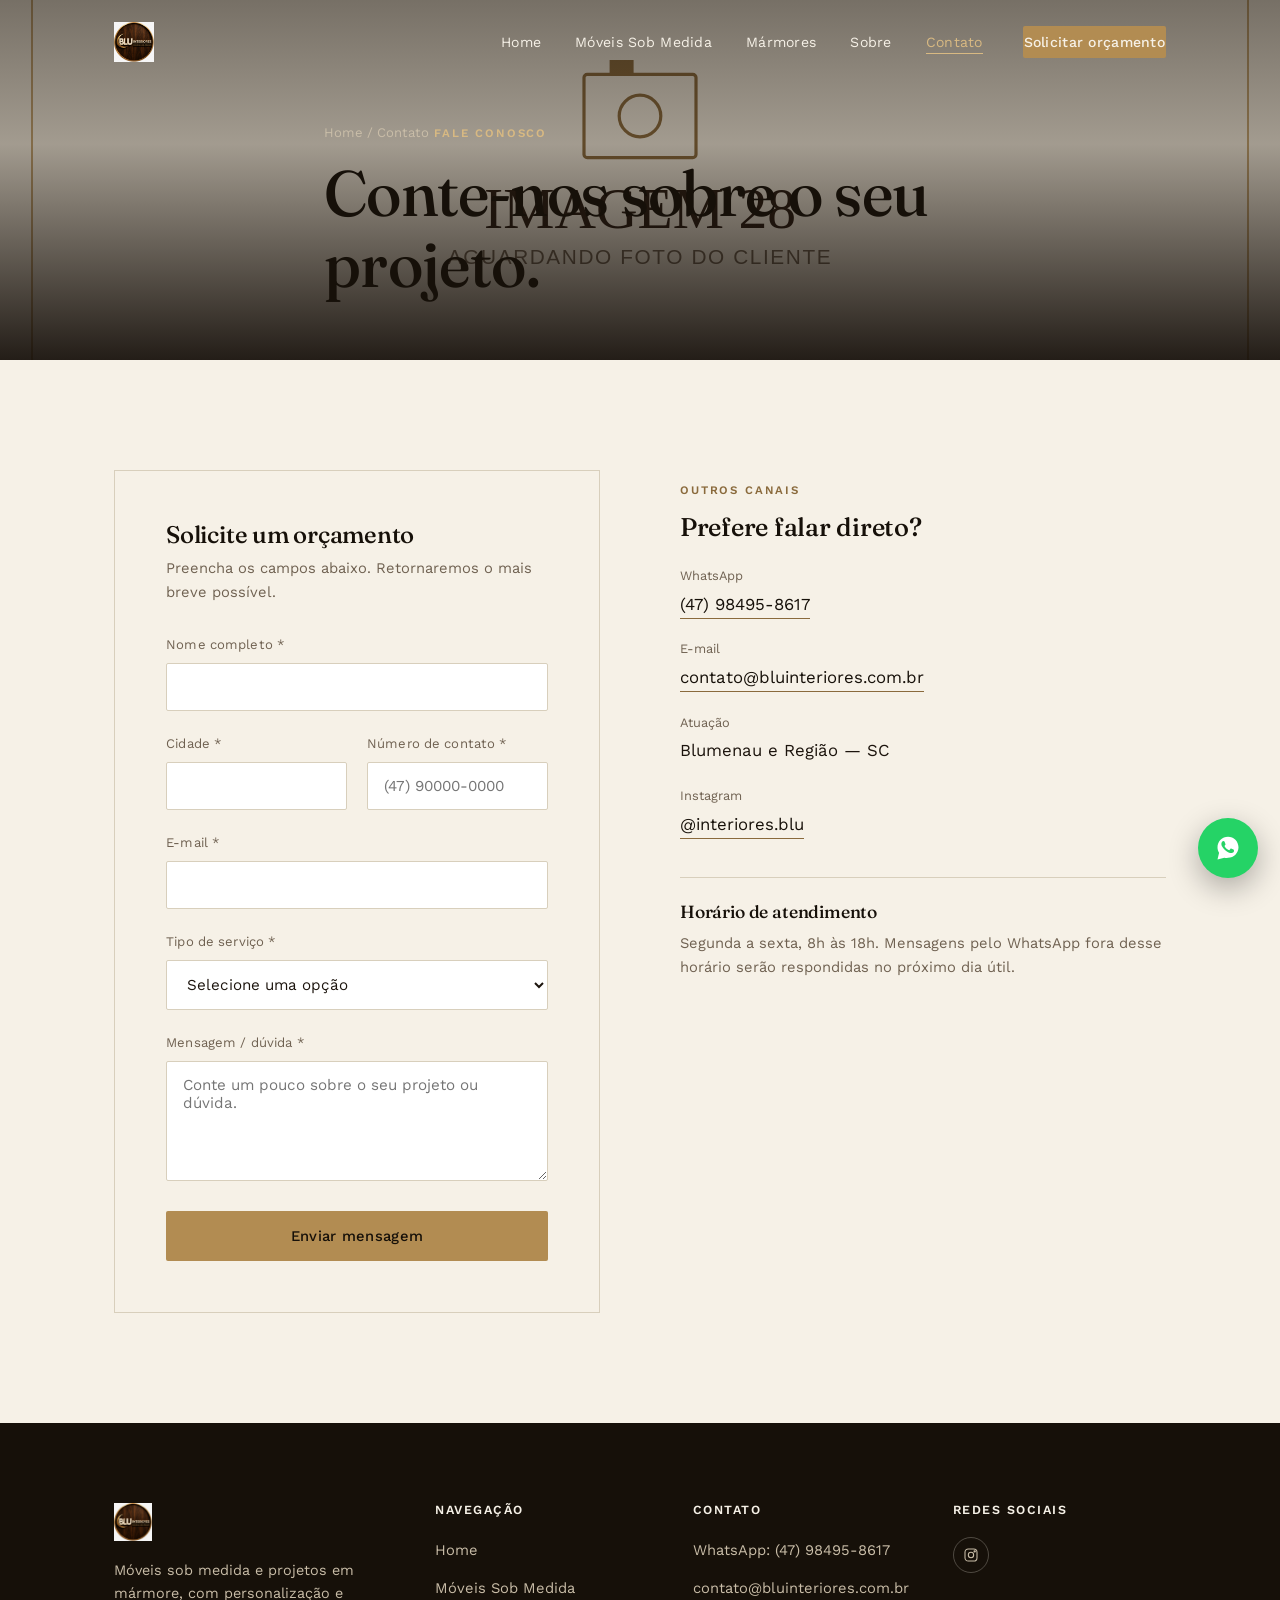
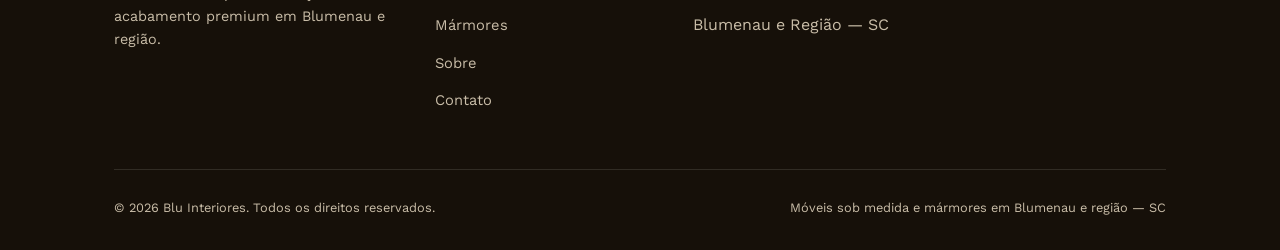
==== contato.html @ 77a33e2b "first commit" ====
<!DOCTYPE html>
<html lang="pt-BR">
<head>
<meta charset="UTF-8">
<meta name="viewport" content="width=device-width, initial-scale=1.0">
<title>Contato | Blu Interiores — Solicite um Orçamento</title>
<meta name="description" content="Fale com a Blu Interiores. Solicite um orçamento para móveis sob medida ou projetos em mármore em Blumenau e região.">
<link rel="canonical" href="https://www.bluinteriores.com.br/contato">
<meta property="og:type" content="website">
<meta property="og:title" content="Contato | Blu Interiores">
<meta property="og:description" content="Conte-nos sobre o seu projeto. Solicite um orçamento com a Blu Interiores.">
<meta property="og:image" content="https://www.bluinteriores.com.br/assets/logo-madeira.png">
<meta property="og:locale" content="pt_BR">
<meta name="twitter:card" content="summary_large_image">
<link rel="icon" href="assets/logo-madeira.png" type="image/png">
<link rel="stylesheet" href="assets/css/style.css">
</head>
<body>
<a class="skip-link" href="#main">Pular para o conteúdo</a>

<header class="site-header">
  <div class="container">
    <a href="index.html" class="brand" aria-label="Blu Interiores — início">
      <img src="assets/logo-madeira.png" alt="Blu Interiores — Móveis Sob Medida">
    </a>
    <nav class="main-nav" aria-label="Navegação principal">
      <ul>
        <li><a href="index.html">Home</a></li>
        <li><a href="moveis-sob-medida.html">Móveis Sob Medida</a></li>
        <li><a href="marmores.html">Mármores</a></li>
        <li><a href="sobre.html">Sobre</a></li>
        <li><a href="contato.html" aria-current="page">Contato</a></li>
      </ul>
      <a class="btn btn-primary nav-cta" href="contato.html">Solicitar orçamento</a>
    </nav>
    <button class="hamburger" aria-label="Abrir menu" aria-expanded="false"><span></span><span></span><span></span></button>
  </div>
</header>

<div class="mobile-panel">
  <div class="panel-top">
    <img src="assets/logo-madeira.png" alt="Blu Interiores" style="height:34px;">
    <button class="close-btn" aria-label="Fechar menu">&times;</button>
  </div>
  <ul>
    <li><a href="index.html">Home</a></li>
    <li><a href="moveis-sob-medida.html">Móveis Sob Medida</a></li>
    <li><a href="marmores.html">Mármores</a></li>
    <li><a href="sobre.html">Sobre</a></li>
    <li><a href="contato.html" aria-current="page">Contato</a></li>
  </ul>
  <a class="btn btn-primary" href="contato.html">Solicitar orçamento</a>
</div>

<main id="main">

  <section class="page-hero" style="min-height:40vh;">
    <div class="hero-media">
      <img src="assets/placeholders/imagem-28.svg" alt="Imagem 28 — aguardando foto enviada pelo cliente" loading="eager">
    </div>
    <div class="container hero-content">
      <span class="breadcrumb"><a href="index.html">Home</a> / Contato</span>
      <span class="eyebrow" style="color:var(--brass-light)">FALE CONOSCO</span>
      <h1>Conte-nos sobre o seu projeto.</h1>
    </div>
  </section>

  <section class="section">
    <div class="container">
      <div class="split" style="align-items:flex-start;">

        <div class="reveal">
          <form class="form-card" data-contact-form novalidate>
            <h2 style="margin-bottom:8px;font-size:1.5rem;">Solicite um orçamento</h2>
            <p style="color:var(--muted);margin-bottom:30px;font-size:.92rem;">Preencha os campos abaixo. Retornaremos o mais breve possível.</p>

            <input type="text" name="empresa_site" class="honeypot" tabindex="-1" autocomplete="off" aria-hidden="true">

            <div class="field">
              <label for="nome">Nome completo *</label>
              <input type="text" id="nome" name="nome" data-required autocomplete="name">
              <span class="field-error">Este campo é obrigatório.</span>
            </div>

            <div class="field-row">
              <div class="field">
                <label for="cidade">Cidade *</label>
                <input type="text" id="cidade" name="cidade" data-required autocomplete="address-level2">
                <span class="field-error">Este campo é obrigatório.</span>
              </div>
              <div class="field">
                <label for="telefone">Número de contato *</label>
                <input type="tel" id="telefone" name="telefone" data-required autocomplete="tel" placeholder="(47) 90000-0000">
                <span class="field-error">Informe um telefone válido.</span>
              </div>
            </div>

            <div class="field">
              <label for="email">E-mail *</label>
              <input type="email" id="email" name="email" data-required autocomplete="email">
              <span class="field-error">Informe um e-mail válido.</span>
            </div>

            <div class="field">
              <label for="servico">Tipo de serviço *</label>
              <select id="servico" name="servico" data-required>
                <option value="">Selecione uma opção</option>
                <option value="moveis">Móveis sob medida</option>
                <option value="marmores">Mármores</option>
                <option value="ambos">Móveis + Mármores</option>
                <option value="personalizado">Projeto personalizado</option>
                <option value="outro">Outro</option>
              </select>
              <span class="field-error">Selecione um tipo de serviço.</span>
            </div>

            <div class="field">
              <label for="mensagem">Mensagem / dúvida *</label>
              <textarea id="mensagem" name="mensagem" data-required placeholder="Conte um pouco sobre o seu projeto ou dúvida."></textarea>
              <span class="field-error">Este campo é obrigatório.</span>
            </div>

            <button type="submit" class="btn btn-primary" style="width:100%;justify-content:center;">Enviar mensagem</button>
            <p class="form-status" role="status" aria-live="polite"></p>
          </form>
        </div>

        <div class="reveal" style="padding-top:6px;">
          <span class="eyebrow">OUTROS CANAIS</span>
          <h2 style="font-size:1.6rem;margin-bottom:24px;">Prefere falar direto?</h2>

          <ul style="display:flex;flex-direction:column;gap:22px;margin-bottom:40px;">
            <li>
              <span style="display:block;font-size:.8rem;color:var(--muted);margin-bottom:4px;">WhatsApp</span>
              <a href="https://wa.me/5547984958617" target="_blank" rel="noopener" class="btn-ghost" style="font-size:1.05rem;">(47) 98495-8617</a>
            </li>
            <li>
              <span style="display:block;font-size:.8rem;color:var(--muted);margin-bottom:4px;">E-mail</span>
              <a href="mailto:contato@bluinteriores.com.br" class="btn-ghost" style="font-size:1.05rem;">contato@bluinteriores.com.br</a>
            </li>
            <li>
              <span style="display:block;font-size:.8rem;color:var(--muted);margin-bottom:4px;">Atuação</span>
              <span style="font-size:1.05rem;">Blumenau e Região — SC</span>
            </li>
            <li>
              <span style="display:block;font-size:.8rem;color:var(--muted);margin-bottom:4px;">Instagram</span>
              <a href="https://www.instagram.com/interiores.blu" target="_blank" rel="noopener" class="btn-ghost" style="font-size:1.05rem;">@interiores.blu</a>
            </li>
          </ul>

          <div style="border-top:1px solid var(--stone-line);padding-top:24px;">
            <h3 style="font-size:1.1rem;margin-bottom:10px;">Horário de atendimento</h3>
            <p style="color:var(--muted);font-size:.92rem;">Segunda a sexta, 8h às 18h. Mensagens pelo WhatsApp fora desse horário serão respondidas no próximo dia útil.</p>
          </div>
        </div>

      </div>
    </div>
  </section>

</main>

<footer class="site-footer">
  <div class="container">
    <div class="footer-grid">
      <div class="footer-brand">
        <img src="assets/logo-madeira.png" alt="Blu Interiores">
        <p>Móveis sob medida e projetos em mármore, com personalização e acabamento premium em Blumenau e região.</p>
      </div>
      <div class="footer-col">
        <h4>Navegação</h4>
        <ul>
          <li><a href="index.html">Home</a></li>
          <li><a href="moveis-sob-medida.html">Móveis Sob Medida</a></li>
          <li><a href="marmores.html">Mármores</a></li>
          <li><a href="sobre.html">Sobre</a></li>
          <li><a href="contato.html">Contato</a></li>
        </ul>
      </div>
      <div class="footer-col">
        <h4>Contato</h4>
        <ul>
          <li><a href="https://wa.me/5547984958617" target="_blank" rel="noopener">WhatsApp: (47) 98495-8617</a></li>
          <li><a href="mailto:contato@bluinteriores.com.br">contato@bluinteriores.com.br</a></li>
          <li>Blumenau e Região — SC</li>
        </ul>
      </div>
      <div class="footer-col">
        <h4>Redes sociais</h4>
        <div class="social-row">
          <a href="https://www.instagram.com/interiores.blu" target="_blank" rel="noopener" aria-label="Instagram da Blu Interiores">
            <svg viewBox="0 0 24 24" fill="none" stroke="currentColor" stroke-width="1.6"><rect x="3" y="3" width="18" height="18" rx="5"/><circle cx="12" cy="12" r="4"/><circle cx="17.5" cy="6.5" r="1"/></svg>
          </a>
        </div>
      </div>
    </div>
    <div class="footer-bottom">
      <span>© 2026 Blu Interiores. Todos os direitos reservados.</span>
      <span>Móveis sob medida e mármores em Blumenau e região — SC</span>
    </div>
  </div>
</footer>

<div class="wa-menu" id="wa-menu">
  <p class="title">Como podemos ajudar?</p>
  <a href="https://wa.me/5547984958617?text=Ol%C3%A1!%20Gostaria%20de%20solicitar%20um%20or%C3%A7amento%20com%20a%20Blu%20Interiores." target="_blank" rel="noopener">Quero solicitar um orçamento</a>
  <a href="https://wa.me/5547984958617?text=Ol%C3%A1!%20Tenho%20uma%20d%C3%BAvida%20e%20gostaria%20de%20falar%20com%20a%20Blu%20Interiores." target="_blank" rel="noopener">Quero tirar uma dúvida</a>
</div>
<button class="wa-fab" aria-label="Falar no WhatsApp">
  <svg viewBox="0 0 32 32"><path d="M16.02 3C9.4 3 4 8.36 4 15c0 2.35.66 4.53 1.8 6.4L4 29l7.8-1.75A11.9 11.9 0 0 0 16.02 27C22.63 27 28 21.64 28 15S22.63 3 16.02 3zm6.85 16.9c-.3.83-1.5 1.55-2.44 1.75-.65.14-1.5.25-4.35-.93-3.65-1.5-6-5.2-6.18-5.44-.18-.24-1.47-1.95-1.47-3.72 0-1.77.93-2.64 1.26-3 .3-.34.68-.42.9-.42.23 0 .46.002.66.012.21.01.5-.08.78.6.3.72.99 2.5 1.08 2.68.09.18.15.4.03.64-.12.24-.18.4-.36.6-.18.22-.38.48-.54.65-.18.18-.37.38-.16.74.21.36.93 1.53 1.99 2.48 1.37 1.22 2.52 1.6 2.88 1.78.36.18.57.15.78-.09.21-.24.9-1.05 1.14-1.4.24-.36.48-.3.8-.18.33.12 2.08.98 2.44 1.16.36.18.6.27.68.42.09.16.09.9-.22 1.73z"/></svg>
</button>

<script src="assets/js/main.js" defer></script>
</body>
</html>
---- assets/css/style.css ----
/* =========================================================
   BLU INTERIORES — stylesheet
   Tokens: deep walnut + warm ivory + brushed brass
   Type: Fraunces (display) / Work Sans (text)
   ========================================================= */

@import url('https://fonts.googleapis.com/css2?family=Fraunces:ital,opsz,wght@0,9..144,300;0,9..144,400;0,9..144,500;0,9..144,600;1,9..144,400&family=Work+Sans:wght@300;400;500;600&display=swap');

:root{
  --walnut-950:#161009;
  --walnut-900:#20160e;
  --walnut-800:#2b1d13;
  --walnut-700:#3c2b1c;
  --walnut-600:#5a4230;
  --ivory:#f6f1e7;
  --ivory-2:#efe7d8;
  --marble:#e9e4d8;
  --stone-line:#d8cfbc;
  --brass:#b28c52;
  --brass-light:#d8b982;
  --brass-dark:#8a6a3c;
  --ink:#1c140d;
  --muted:#6f6151;
  --muted-on-dark:#c9bda8;
  --success:#4b6b4f;
  --error:#9c4a3a;

  --serif: 'Fraunces', Georgia, serif;
  --sans: 'Work Sans', -apple-system, BlinkMacSystemFont, 'Segoe UI', sans-serif;

  --container: 1180px;
  --gutter: clamp(20px, 5vw, 64px);
  --radius: 2px;
  --ease: cubic-bezier(.22,.61,.36,1);
}

*,*::before,*::after{box-sizing:border-box;}
html{scroll-behavior:smooth;}
body{
  margin:0;
  font-family:var(--sans);
  color:var(--ink);
  background:var(--ivory);
  line-height:1.6;
  -webkit-font-smoothing:antialiased;
  overflow-x:hidden;
}
img{max-width:100%;display:block;}
a{color:inherit;text-decoration:none;}
button{font-family:inherit;cursor:pointer;}
ul{margin:0;padding:0;list-style:none;}
h1,h2,h3,h4{font-family:var(--serif);font-weight:500;margin:0;line-height:1.12;letter-spacing:-0.01em;color:var(--walnut-950);}
p{margin:0;}
.container{max-width:var(--container);margin:0 auto;padding:0 var(--gutter);}

@media (prefers-reduced-motion: reduce){
  *{animation-duration:0.001ms !important;animation-iteration-count:1 !important;transition-duration:0.001ms !important;scroll-behavior:auto !important;}
}

/* ---------- focus ---------- */
a:focus-visible,button:focus-visible,input:focus-visible,textarea:focus-visible,select:focus-visible{
  outline:2px solid var(--brass);
  outline-offset:3px;
}

/* ---------- type scale ---------- */
.eyebrow{
  font-family:var(--sans);
  font-size:.72rem;
  letter-spacing:.16em;
  color:var(--brass-dark);
  font-weight:600;
  display:inline-block;
  margin-bottom:14px;
}
h1{font-size:clamp(2.4rem,5vw,4rem);}
h2{font-size:clamp(1.9rem,3.4vw,2.7rem);}
h3{font-size:clamp(1.25rem,2vw,1.5rem);}
.lede{font-size:1.1rem;color:var(--muted);max-width:52ch;}
.on-dark{color:var(--ivory);}
.on-dark .lede,.on-dark p{color:var(--muted-on-dark);}
.on-dark h1,.on-dark h2,.on-dark h3{color:var(--ivory);}

/* ---------- buttons ---------- */
.btn{
  display:inline-flex;align-items:center;gap:10px;
  padding:15px 30px;
  font-size:.92rem;
  font-weight:500;
  letter-spacing:.02em;
  border:1px solid transparent;
  border-radius:var(--radius);
  transition:background .35s var(--ease),color .35s var(--ease),border-color .35s var(--ease),transform .35s var(--ease);
  white-space:nowrap;
}
.btn-primary{background:var(--brass);color:var(--walnut-950);}
.btn-primary:hover{background:var(--brass-light);transform:translateY(-1px);}
.btn-outline{border-color:currentColor;color:var(--ivory);}
.btn-outline:hover{background:rgba(246,241,231,.1);}
.btn-outline-dark{border-color:var(--walnut-800);color:var(--walnut-950);}
.btn-outline-dark:hover{background:var(--walnut-950);color:var(--ivory);}
.btn-ghost{color:var(--walnut-950);border-bottom:1px solid var(--brass-dark);padding:4px 0;border-radius:0;}
.btn-ghost:hover{color:var(--brass-dark);}
.btn-row{display:flex;gap:16px;flex-wrap:wrap;align-items:center;}

/* =========================================================
   HEADER
   ========================================================= */
.site-header{
  position:fixed;top:0;left:0;right:0;z-index:1000;
  padding:22px 0;
  transition:padding .4s var(--ease),background .4s var(--ease),box-shadow .4s var(--ease);
}
.site-header .container{display:flex;align-items:center;justify-content:space-between;}
.site-header.is-scrolled{
  padding:12px 0;
  background:rgba(22,16,9,.92);
  backdrop-filter:blur(10px);
  box-shadow:0 8px 30px rgba(0,0,0,.25);
}
.brand{display:flex;align-items:center;gap:12px;}
.brand img{height:40px;width:auto;transition:height .4s var(--ease);}
.site-header.is-scrolled .brand img{height:34px;}
.brand-fallback{font-family:var(--serif);font-size:1.3rem;color:var(--ivory);}

.main-nav{display:flex;align-items:center;gap:40px;}
.main-nav ul{display:flex;gap:34px;}
.main-nav a{
  font-size:.88rem;color:var(--ivory);letter-spacing:.02em;
  position:relative;padding:4px 0;
}
.main-nav a::after{
  content:"";position:absolute;left:0;bottom:0;height:1px;width:0;
  background:var(--brass-light);transition:width .3s var(--ease);
}
.main-nav a:hover::after,.main-nav a[aria-current="page"]::after{width:100%;}
.main-nav a[aria-current="page"]{color:var(--brass-light);}

.nav-cta{display:none;}
@media (min-width:960px){.nav-cta{display:inline-flex;}}

.hamburger{
  display:flex;flex-direction:column;gap:5px;background:none;border:none;padding:8px;
}
.hamburger span{width:24px;height:1.5px;background:var(--ivory);transition:transform .3s var(--ease),opacity .3s var(--ease);}
@media (min-width:960px){.hamburger{display:none;}}
@media (max-width:959px){.main-nav{display:none;}}

.mobile-panel{
  position:fixed;inset:0;background:var(--walnut-950);z-index:1001;
  display:flex;flex-direction:column;padding:24px var(--gutter) 40px;
  transform:translateX(100%);transition:transform .45s var(--ease);
}
.mobile-panel.is-open{transform:translateX(0);}
.mobile-panel .panel-top{display:flex;justify-content:space-between;align-items:center;margin-bottom:50px;}
.mobile-panel .close-btn{background:none;border:none;color:var(--ivory);font-size:1.6rem;line-height:1;padding:8px;}
.mobile-panel ul{display:flex;flex-direction:column;gap:26px;margin-bottom:40px;}
.mobile-panel a{font-family:var(--serif);font-size:1.7rem;color:var(--ivory);}
.mobile-panel a[aria-current="page"]{color:var(--brass-light);}

/* =========================================================
   HERO
   ========================================================= */
.hero{
  position:relative;min-height:100vh;display:flex;align-items:flex-end;
  color:var(--ivory);overflow:hidden;
}
.hero-media{position:absolute;inset:0;z-index:0;}
.hero-media img{width:100%;height:100%;object-fit:cover;}
.hero-media::after{
  content:"";position:absolute;inset:0;
  background:linear-gradient(180deg,rgba(20,14,8,.55) 0%,rgba(20,14,8,.35) 40%,rgba(18,12,7,.92) 100%);
}
.hero-content{position:relative;z-index:1;padding:0 var(--gutter) 88px;max-width:820px;}
.hero h1{color:var(--ivory);margin-bottom:22px;}
.hero .lede{color:var(--ivory-2);font-size:1.15rem;margin-bottom:36px;}

.page-hero{
  position:relative;min-height:56vh;display:flex;align-items:flex-end;color:var(--ivory);overflow:hidden;
}
.page-hero .hero-content{padding-bottom:60px;max-width:760px;}

/* =========================================================
   SECTIONS
   ========================================================= */
.section{padding:110px 0;}
.section-tight{padding:70px 0;}
.section-dark{background:var(--walnut-950);color:var(--ivory);}
.section-panel{background:var(--ivory-2);}

.split{
  display:grid;grid-template-columns:1fr;gap:56px;align-items:center;
}
@media (min-width:880px){
  .split{grid-template-columns:1fr 1fr;gap:80px;}
  .split.reverse .split-media{order:2;}
}
.split-media{position:relative;}
.split-media img{width:100%;height:auto;aspect-ratio:4/5;object-fit:cover;}
.split-media .frame-tag{
  position:absolute;bottom:-22px;left:-22px;background:var(--brass);color:var(--walnut-950);
  padding:16px 22px;font-family:var(--serif);font-size:1rem;max-width:230px;
  display:none;
}
@media (min-width:640px){.split-media .frame-tag{display:block;}}

.section-head{max-width:640px;margin-bottom:52px;}
.section-head.center{margin-left:auto;margin-right:auto;text-align:center;}

/* ---------- feature grid (diferenciais) ---------- */
.feature-grid{display:grid;grid-template-columns:1fr;gap:1px;background:var(--stone-line);}
@media (min-width:640px){.feature-grid{grid-template-columns:1fr 1fr;}}
@media (min-width:960px){.feature-grid{grid-template-columns:repeat(3,1fr);}}
.feature-card{background:var(--ivory);padding:40px 34px;}
.feature-card .num{font-family:var(--serif);font-size:.85rem;color:var(--brass-dark);display:block;margin-bottom:18px;}
.feature-card h3{margin-bottom:12px;}
.feature-card p{color:var(--muted);font-size:.95rem;}

/* ---------- service cards (aplicações) ---------- */
.app-grid{display:grid;grid-template-columns:repeat(2,1fr);gap:14px;}
@media (min-width:640px){.app-grid{grid-template-columns:repeat(3,1fr);}}
@media (min-width:960px){.app-grid{grid-template-columns:repeat(4,1fr);}}
.app-card{
  border:1px solid var(--stone-line);padding:30px 22px;background:var(--ivory);
  transition:border-color .3s var(--ease),transform .3s var(--ease);
}
.app-card:hover{border-color:var(--brass);transform:translateY(-3px);}
.app-card .icon{width:34px;height:34px;margin-bottom:18px;color:var(--brass-dark);}
.app-card .icon svg{width:100%;height:100%;}
.app-card h4{font-family:var(--serif);font-size:1.05rem;font-weight:500;color:var(--walnut-950);}

/* ---------- process ---------- */
.process-list{border-top:1px solid var(--stone-line);}
.process-item{
  display:grid;grid-template-columns:70px 1fr;gap:28px;
  padding:34px 0;border-bottom:1px solid var(--stone-line);
}
.process-item .step-num{font-family:var(--serif);font-size:1.6rem;color:var(--brass-dark);}
.process-item h3{margin-bottom:8px;}
.process-item p{color:var(--muted);max-width:60ch;}

/* ---------- CTA band ---------- */
.cta-band{
  position:relative;padding:120px 0;color:var(--ivory);overflow:hidden;
  background:var(--walnut-950);
}
.cta-band::before{
  content:"";position:absolute;inset:0;opacity:.16;
  background:radial-gradient(circle at 20% 20%,var(--brass) 0,transparent 55%);
}
.cta-band .container{position:relative;text-align:center;}
.cta-band h2{color:var(--ivory);max-width:760px;margin:0 auto 20px;}
.cta-band p{color:var(--muted-on-dark);max-width:560px;margin:0 auto 40px;}
.cta-band .btn-row{justify-content:center;}

/* =========================================================
   CAROUSEL
   ========================================================= */
.carousel{position:relative;}
.carousel-track{
  display:flex;gap:20px;overflow-x:auto;scroll-snap-type:x mandatory;
  padding-bottom:8px;-webkit-overflow-scrolling:touch;
  scrollbar-width:none;
}
.carousel-track::-webkit-scrollbar{display:none;}
.carousel-slide{
  flex:0 0 78%;scroll-snap-align:start;position:relative;
}
@media (min-width:640px){.carousel-slide{flex-basis:46%;}}
@media (min-width:960px){.carousel-slide{flex-basis:31%;}}
.carousel-slide img{width:100%;aspect-ratio:4/5;object-fit:cover;}
.carousel-caption{
  position:absolute;left:0;right:0;bottom:0;padding:20px 18px;
  background:linear-gradient(0deg,rgba(15,10,6,.85),transparent);
  color:var(--ivory);
}
.carousel-caption .tag{font-size:.68rem;letter-spacing:.14em;color:var(--brass-light);display:block;margin-bottom:4px;}
.carousel-caption span.title{font-family:var(--serif);font-size:1rem;}
.carousel-controls{display:flex;justify-content:space-between;align-items:center;margin-top:26px;}
.carousel-arrows{display:flex;gap:10px;}
.carousel-arrows button{
  width:46px;height:46px;border-radius:50%;border:1px solid var(--stone-line);background:transparent;
  display:flex;align-items:center;justify-content:center;transition:background .3s var(--ease),border-color .3s var(--ease);
}
.carousel-arrows button:hover{background:var(--walnut-950);border-color:var(--walnut-950);color:var(--ivory);}
.carousel-dots{display:flex;gap:8px;}
.carousel-dots button{width:7px;height:7px;border-radius:50%;background:var(--stone-line);border:none;padding:0;}
.carousel-dots button.is-active{background:var(--brass-dark);width:20px;border-radius:4px;transition:width .3s var(--ease);}
.carousel-note{color:var(--muted);font-size:.82rem;margin-top:18px;}

/* =========================================================
   FORM
   ========================================================= */
.form-card{background:var(--ivory);border:1px solid var(--stone-line);padding:clamp(28px,4vw,52px);}
.field{margin-bottom:22px;}
.field label{display:block;font-size:.82rem;color:var(--muted);margin-bottom:8px;letter-spacing:.01em;}
.field input,.field select,.field textarea{
  width:100%;padding:14px 16px;border:1px solid var(--stone-line);background:#fff;
  font-family:var(--sans);font-size:.95rem;color:var(--ink);border-radius:var(--radius);
  transition:border-color .25s var(--ease);
}
.field input:focus,.field select:focus,.field textarea:focus{border-color:var(--brass);outline:none;}
.field textarea{resize:vertical;min-height:120px;}
.field.has-error input,.field.has-error select,.field.has-error textarea{border-color:var(--error);}
.field-error{display:none;color:var(--error);font-size:.78rem;margin-top:6px;}
.field.has-error .field-error{display:block;}
.field-row{display:grid;grid-template-columns:1fr;gap:20px;}
@media (min-width:640px){.field-row{grid-template-columns:1fr 1fr;}}
.honeypot{position:absolute;left:-9999px;opacity:0;height:0;width:0;}
.form-status{
  display:none;padding:16px 18px;margin-top:18px;font-size:.9rem;
  border-left:3px solid var(--success);background:rgba(75,107,79,.08);color:var(--walnut-950);
}
.form-status.is-visible{display:block;}
.form-status.is-error{border-color:var(--error);background:rgba(156,74,58,.08);}

/* =========================================================
   FOOTER
   ========================================================= */
.site-footer{background:var(--walnut-950);color:var(--muted-on-dark);padding:80px 0 32px;}
.footer-grid{display:grid;grid-template-columns:1fr;gap:44px;padding-bottom:56px;border-bottom:1px solid rgba(246,241,231,.12);}
@media (min-width:780px){.footer-grid{grid-template-columns:1.3fr 1fr 1fr 1fr;}}
.footer-brand img{height:38px;margin-bottom:18px;}
.footer-brand p{max-width:32ch;font-size:.9rem;}
.footer-col h4{font-family:var(--sans);font-size:.78rem;letter-spacing:.12em;color:var(--ivory);text-transform:uppercase;margin-bottom:20px;font-weight:600;}
.footer-col ul{display:flex;flex-direction:column;gap:12px;}
.footer-col a{font-size:.92rem;transition:color .25s var(--ease);}
.footer-col a:hover{color:var(--brass-light);}
.footer-bottom{display:flex;flex-direction:column;gap:16px;justify-content:space-between;align-items:flex-start;padding-top:28px;font-size:.8rem;}
@media (min-width:640px){.footer-bottom{flex-direction:row;align-items:center;}}
.social-row{display:flex;gap:14px;}
.social-row a{width:36px;height:36px;border:1px solid rgba(246,241,231,.25);border-radius:50%;display:flex;align-items:center;justify-content:center;}
.social-row a:hover{border-color:var(--brass-light);color:var(--brass-light);}
.social-row svg{width:16px;height:16px;}

/* =========================================================
   WHATSAPP FLOATING BUTTON
   ========================================================= */
.wa-fab{
  position:fixed;right:22px;bottom:22px;z-index:900;
  width:60px;height:60px;border-radius:50%;background:#25d366;
  display:flex;align-items:center;justify-content:center;
  box-shadow:0 10px 30px rgba(0,0,0,.3);
  border:none;
}
.wa-fab svg{width:28px;height:28px;fill:#fff;}
.wa-menu{
  position:fixed;right:22px;bottom:92px;z-index:900;
  background:var(--ivory);border:1px solid var(--stone-line);
  width:min(300px,80vw);padding:18px;
  transform:translateY(12px) scale(.96);opacity:0;pointer-events:none;
  transition:transform .28s var(--ease),opacity .28s var(--ease);
  box-shadow:0 20px 50px rgba(0,0,0,.25);
}
.wa-menu.is-open{transform:translateY(0) scale(1);opacity:1;pointer-events:auto;}
.wa-menu p.title{font-family:var(--serif);font-size:1.05rem;margin-bottom:12px;}
.wa-menu a{
  display:block;padding:13px 14px;border:1px solid var(--stone-line);margin-bottom:10px;font-size:.88rem;
  transition:border-color .25s var(--ease),background .25s var(--ease);
}
.wa-menu a:hover{border-color:#25d366;background:rgba(37,211,102,.06);}
.wa-menu a:last-child{margin-bottom:0;}

/* =========================================================
   REVEAL (single subtle on-scroll fade)
   ========================================================= */
.reveal{opacity:0;transform:translateY(18px);transition:opacity .8s var(--ease),transform .8s var(--ease);}
.reveal.is-visible{opacity:1;transform:translateY(0);}

/* =========================================================
   MISC / UTILITIES
   ========================================================= */
.tag-inspiracao{
  display:inline-block;font-size:.7rem;letter-spacing:.1em;color:var(--brass-dark);
  border:1px solid var(--brass);padding:4px 10px;margin-bottom:14px;text-transform:uppercase;
}
.divider{height:1px;background:var(--stone-line);border:none;margin:0;}
.breadcrumb{font-size:.82rem;color:var(--muted-on-dark);margin-bottom:18px;}
.breadcrumb a{color:var(--muted-on-dark);}
.breadcrumb a:hover{color:var(--brass-light);}
.skip-link{
  position:absolute;left:-9999px;top:0;background:var(--brass);color:var(--walnut-950);
  padding:12px 18px;z-index:2000;
}
.skip-link:focus{left:12px;top:12px;}
.value-list{display:grid;grid-template-columns:1fr;gap:1px;background:var(--stone-line);margin-top:40px;}
@media (min-width:640px){.value-list{grid-template-columns:1fr 1fr;}}
.value-list li{background:var(--ivory);padding:26px 28px;}
.value-list li span.k{font-family:var(--serif);display:block;margin-bottom:6px;}
.value-list li span.d{font-size:.9rem;color:var(--muted);}

.journey-strip{display:flex;flex-wrap:wrap;gap:10px;align-items:center;font-size:.85rem;color:var(--muted-on-dark);margin-top:24px;}
.journey-strip span{padding:8px 14px;border:1px solid rgba(246,241,231,.25);}
.journey-strip .arrow{border:none;padding:0;color:var(--brass-light);}
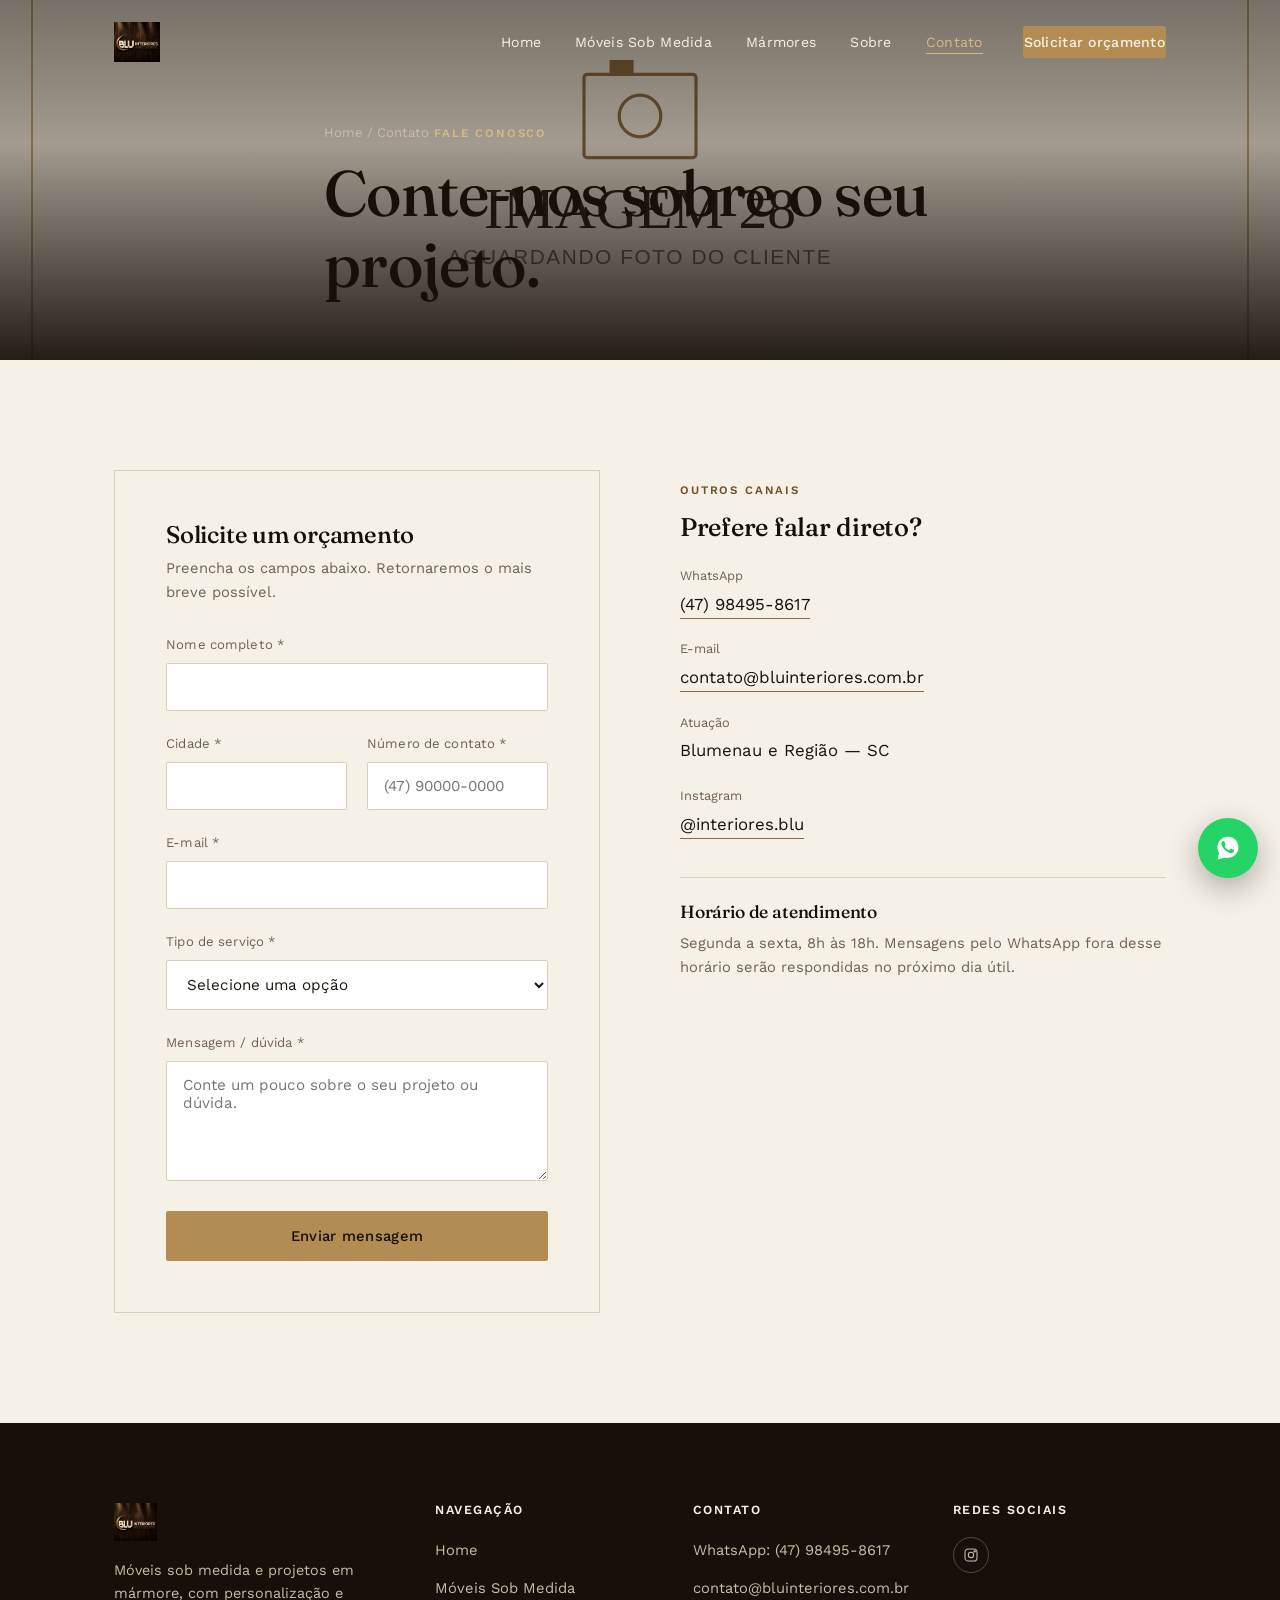
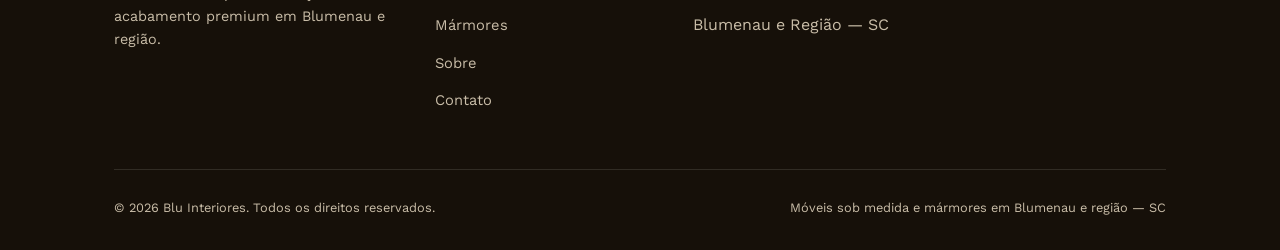
==== commit ad1afff2: "Atualiza projeto Blu Interiores" ====
--- a/contato.html
+++ b/contato.html
@@ -13,6 +13,10 @@
 <meta property="og:locale" content="pt_BR">
 <meta name="twitter:card" content="summary_large_image">
 <link rel="icon" href="assets/logo-madeira.png" type="image/png">
+<meta name="theme-color" content="#161009">
+<link rel="preconnect" href="https://fonts.googleapis.com">
+<link rel="preconnect" href="https://fonts.gstatic.com" crossorigin>
+<link rel="stylesheet" href="https://fonts.googleapis.com/css2?family=Fraunces:ital,opsz,wght@0,9..144,300;0,9..144,400;0,9..144,500;0,9..144,600;1,9..144,400&family=Work+Sans:wght@300;400;500;600&display=swap">
 <link rel="stylesheet" href="assets/css/style.css">
 </head>
 <body>
@@ -21,7 +25,7 @@
 <header class="site-header">
   <div class="container">
     <a href="index.html" class="brand" aria-label="Blu Interiores — início">
-      <img src="assets/logo-madeira.png" alt="Blu Interiores — Móveis Sob Medida">
+      <img src="assets/logo-madeira.png" alt="Blu Interiores — Móveis Sob Medida" decoding="async">
     </a>
     <nav class="main-nav" aria-label="Navegação principal">
       <ul>
@@ -39,7 +43,7 @@
 
 <div class="mobile-panel">
   <div class="panel-top">
-    <img src="assets/logo-madeira.png" alt="Blu Interiores" style="height:34px;">
+    <img src="assets/logo-madeira.png" alt="Blu Interiores" style="height:34px;" decoding="async">
     <button class="close-btn" aria-label="Fechar menu">&times;</button>
   </div>
   <ul>
@@ -56,7 +60,7 @@
 
   <section class="page-hero" style="min-height:40vh;">
     <div class="hero-media">
-      <img src="assets/placeholders/imagem-28.svg" alt="Imagem 28 — aguardando foto enviada pelo cliente" loading="eager">
+      <img src="assets/placeholders/imagem-28.svg" alt="Imagem 28 — aguardando foto enviada pelo cliente" loading="eager" decoding="async" fetchpriority="high">
     </div>
     <div class="container hero-content">
       <span class="breadcrumb"><a href="index.html">Home</a> / Contato</span>
@@ -70,7 +74,7 @@
       <div class="split" style="align-items:flex-start;">
 
         <div class="reveal">
-          <form class="form-card" data-contact-form novalidate>
+          <form class="form-card" id="orcamento-form" data-contact-form novalidate>
             <h2 style="margin-bottom:8px;font-size:1.5rem;">Solicite um orçamento</h2>
             <p style="color:var(--muted);margin-bottom:30px;font-size:.92rem;">Preencha os campos abaixo. Retornaremos o mais breve possível.</p>
 
@@ -78,32 +82,32 @@
 
             <div class="field">
               <label for="nome">Nome completo *</label>
-              <input type="text" id="nome" name="nome" data-required autocomplete="name">
-              <span class="field-error">Este campo é obrigatório.</span>
+              <input type="text" id="nome" name="nome" data-required required aria-required="true" aria-describedby="nome-error" autocomplete="name">
+              <span class="field-error" id="nome-error" role="alert">Este campo é obrigatório.</span>
             </div>
 
             <div class="field-row">
               <div class="field">
                 <label for="cidade">Cidade *</label>
-                <input type="text" id="cidade" name="cidade" data-required autocomplete="address-level2">
-                <span class="field-error">Este campo é obrigatório.</span>
+                <input type="text" id="cidade" name="cidade" data-required required aria-required="true" aria-describedby="cidade-error" autocomplete="address-level2">
+                <span class="field-error" id="cidade-error" role="alert">Este campo é obrigatório.</span>
               </div>
               <div class="field">
                 <label for="telefone">Número de contato *</label>
-                <input type="tel" id="telefone" name="telefone" data-required autocomplete="tel" placeholder="(47) 90000-0000">
-                <span class="field-error">Informe um telefone válido.</span>
+                <input type="tel" id="telefone" name="telefone" data-required required aria-required="true" aria-describedby="telefone-error" autocomplete="tel" placeholder="(47) 90000-0000">
+                <span class="field-error" id="telefone-error" role="alert">Informe um telefone válido.</span>
               </div>
             </div>
 
             <div class="field">
               <label for="email">E-mail *</label>
-              <input type="email" id="email" name="email" data-required autocomplete="email">
-              <span class="field-error">Informe um e-mail válido.</span>
+              <input type="email" id="email" name="email" data-required required aria-required="true" aria-describedby="email-error" autocomplete="email">
+              <span class="field-error" id="email-error" role="alert">Informe um e-mail válido.</span>
             </div>
 
             <div class="field">
               <label for="servico">Tipo de serviço *</label>
-              <select id="servico" name="servico" data-required>
+              <select id="servico" name="servico" data-required required aria-required="true" aria-describedby="servico-error">
                 <option value="">Selecione uma opção</option>
                 <option value="moveis">Móveis sob medida</option>
                 <option value="marmores">Mármores</option>
@@ -111,13 +115,13 @@
                 <option value="personalizado">Projeto personalizado</option>
                 <option value="outro">Outro</option>
               </select>
-              <span class="field-error">Selecione um tipo de serviço.</span>
+              <span class="field-error" id="servico-error" role="alert">Selecione um tipo de serviço.</span>
             </div>
 
             <div class="field">
               <label for="mensagem">Mensagem / dúvida *</label>
-              <textarea id="mensagem" name="mensagem" data-required placeholder="Conte um pouco sobre o seu projeto ou dúvida."></textarea>
-              <span class="field-error">Este campo é obrigatório.</span>
+              <textarea id="mensagem" name="mensagem" data-required required aria-required="true" aria-describedby="mensagem-error" placeholder="Conte um pouco sobre o seu projeto ou dúvida."></textarea>
+              <span class="field-error" id="mensagem-error" role="alert">Este campo é obrigatório.</span>
             </div>
 
             <button type="submit" class="btn btn-primary" style="width:100%;justify-content:center;">Enviar mensagem</button>
@@ -164,7 +168,7 @@
   <div class="container">
     <div class="footer-grid">
       <div class="footer-brand">
-        <img src="assets/logo-madeira.png" alt="Blu Interiores">
+        <img src="assets/logo-madeira.png" alt="Blu Interiores" decoding="async">
         <p>Móveis sob medida e projetos em mármore, com personalização e acabamento premium em Blumenau e região.</p>
       </div>
       <div class="footer-col">
@@ -210,6 +214,17 @@
   <svg viewBox="0 0 32 32"><path d="M16.02 3C9.4 3 4 8.36 4 15c0 2.35.66 4.53 1.8 6.4L4 29l7.8-1.75A11.9 11.9 0 0 0 16.02 27C22.63 27 28 21.64 28 15S22.63 3 16.02 3zm6.85 16.9c-.3.83-1.5 1.55-2.44 1.75-.65.14-1.5.25-4.35-.93-3.65-1.5-6-5.2-6.18-5.44-.18-.24-1.47-1.95-1.47-3.72 0-1.77.93-2.64 1.26-3 .3-.34.68-.42.9-.42.23 0 .46.002.66.012.21.01.5-.08.78.6.3.72.99 2.5 1.08 2.68.09.18.15.4.03.64-.12.24-.18.4-.36.6-.18.22-.38.48-.54.65-.18.18-.37.38-.16.74.21.36.93 1.53 1.99 2.48 1.37 1.22 2.52 1.6 2.88 1.78.36.18.57.15.78-.09.21-.24.9-1.05 1.14-1.4.24-.36.48-.3.8-.18.33.12 2.08.98 2.44 1.16.36.18.6.27.68.42.09.16.09.9-.22 1.73z"/></svg>
 </button>
 
+<!-- Barra fixa de conversão (mobile) -->
+<div class="sticky-cta" role="region" aria-label="Ações rápidas">
+  <a href="#orcamento-form" class="btn btn-primary">Preencher formulário</a>
+  <a href="https://wa.me/5547984958617?text=Ol%C3%A1!%20Gostaria%20de%20solicitar%20um%20or%C3%A7amento%20com%20a%20Blu%20Interiores." class="btn btn-outline" style="color:var(--ivory);border-color:rgba(246,241,231,.4);" target="_blank" rel="noopener">WhatsApp</a>
+</div>
+
+<!-- Voltar ao topo -->
+<button class="back-to-top" aria-label="Voltar ao topo">
+  <svg viewBox="0 0 24 24" fill="none" stroke="currentColor" stroke-width="2" stroke-linecap="round" stroke-linejoin="round"><line x1="12" y1="19" x2="12" y2="5"/><polyline points="5 12 12 5 19 12"/></svg>
+</button>
+
 <script src="assets/js/main.js" defer></script>
 </body>
 </html>
--- a/assets/css/style.css
+++ b/assets/css/style.css
@@ -3,8 +3,6 @@
    Tokens: deep walnut + warm ivory + brushed brass
    Type: Fraunces (display) / Work Sans (text)
    ========================================================= */
-
-@import url('https://fonts.googleapis.com/css2?family=Fraunces:ital,opsz,wght@0,9..144,300;0,9..144,400;0,9..144,500;0,9..144,600;1,9..144,400&family=Work+Sans:wght@300;400;500;600&display=swap');
 
 :root{
   --walnut-950:#161009;
@@ -19,6 +17,7 @@
   --brass:#b28c52;
   --brass-light:#d8b982;
   --brass-dark:#8a6a3c;
+  --brass-text:#6e4f26; /* darkened for AA text contrast on light backgrounds */
   --ink:#1c140d;
   --muted:#6f6151;
   --muted-on-dark:#c9bda8;
@@ -46,6 +45,9 @@
   overflow-x:hidden;
 }
 img{max-width:100%;display:block;}
+img[src*="placeholders/"]{animation:placeholder-breathe 3.4s ease-in-out infinite;}
+@keyframes placeholder-breathe{0%,100%{opacity:1;}50%{opacity:.7;}}
+@media (prefers-reduced-motion: reduce){ img[src*="placeholders/"]{animation:none;} }
 a{color:inherit;text-decoration:none;}
 button{font-family:inherit;cursor:pointer;}
 ul{margin:0;padding:0;list-style:none;}
@@ -68,7 +70,7 @@
   font-family:var(--sans);
   font-size:.72rem;
   letter-spacing:.16em;
-  color:var(--brass-dark);
+  color:var(--brass-text);
   font-weight:600;
   display:inline-block;
   margin-bottom:14px;
@@ -95,8 +97,10 @@
 }
 .btn-primary{background:var(--brass);color:var(--walnut-950);}
 .btn-primary:hover{background:var(--brass-light);transform:translateY(-1px);}
+.btn-primary:active{transform:translateY(0) scale(.98);}
 .btn-outline{border-color:currentColor;color:var(--ivory);}
 .btn-outline:hover{background:rgba(246,241,231,.1);}
+.btn-outline:active{transform:scale(.98);}
 .btn-outline-dark{border-color:var(--walnut-800);color:var(--walnut-950);}
 .btn-outline-dark:hover{background:var(--walnut-950);color:var(--ivory);}
 .btn-ghost{color:var(--walnut-950);border-bottom:1px solid var(--brass-dark);padding:4px 0;border-radius:0;}
@@ -162,7 +166,7 @@
    HERO
    ========================================================= */
 .hero{
-  position:relative;min-height:100vh;display:flex;align-items:flex-end;
+  position:relative;min-height:100vh;min-height:100svh;display:flex;align-items:flex-end;
   color:var(--ivory);overflow:hidden;
 }
 .hero-media{position:absolute;inset:0;z-index:0;}
@@ -212,7 +216,7 @@
 @media (min-width:640px){.feature-grid{grid-template-columns:1fr 1fr;}}
 @media (min-width:960px){.feature-grid{grid-template-columns:repeat(3,1fr);}}
 .feature-card{background:var(--ivory);padding:40px 34px;}
-.feature-card .num{font-family:var(--serif);font-size:.85rem;color:var(--brass-dark);display:block;margin-bottom:18px;}
+.feature-card .num{font-family:var(--serif);font-size:.85rem;color:var(--brass-light);display:block;margin-bottom:18px;}
 .feature-card h3{margin-bottom:12px;}
 .feature-card p{color:var(--muted);font-size:.95rem;}
 
@@ -222,9 +226,12 @@
 @media (min-width:960px){.app-grid{grid-template-columns:repeat(4,1fr);}}
 .app-card{
   border:1px solid var(--stone-line);padding:30px 22px;background:var(--ivory);
-  transition:border-color .3s var(--ease),transform .3s var(--ease);
-}
-.app-card:hover{border-color:var(--brass);transform:translateY(-3px);}
+  transition:border-color .3s var(--ease),transform .3s var(--ease),box-shadow .3s var(--ease);
+}
+.app-card:hover{border-color:var(--brass);transform:translateY(-3px);box-shadow:0 14px 30px rgba(28,20,13,.08);}
+.app-card:active{transform:translateY(-1px) scale(.99);}
+.app-card .icon{transition:transform .35s var(--ease);}
+.app-card:hover .icon{transform:translateY(-2px) scale(1.06);}
 .app-card .icon{width:34px;height:34px;margin-bottom:18px;color:var(--brass-dark);}
 .app-card .icon svg{width:100%;height:100%;}
 .app-card h4{font-family:var(--serif);font-size:1.05rem;font-weight:500;color:var(--walnut-950);}
@@ -362,10 +369,62 @@
 .wa-menu a:last-child{margin-bottom:0;}
 
 /* =========================================================
+   MOBILE STICKY CTA BAR (conversion)
+   ========================================================= */
+.sticky-cta{
+  display:none;position:fixed;left:0;right:0;bottom:0;z-index:950;
+  background:rgba(22,16,9,.96);backdrop-filter:blur(8px);
+  padding:12px var(--gutter);
+  padding-bottom:calc(12px + env(safe-area-inset-bottom));
+  box-shadow:0 -8px 24px rgba(0,0,0,.25);
+  gap:10px;
+}
+@media (max-width:759px){
+  .sticky-cta{display:flex;}
+  body{padding-bottom:74px;} /* room for the bar */
+  .wa-fab{bottom:86px;}
+  .wa-menu{bottom:156px;}
+}
+.sticky-cta .btn{flex:1;justify-content:center;padding:13px 14px;font-size:.85rem;}
+
+/* =========================================================
+   BACK TO TOP
+   ========================================================= */
+.back-to-top{
+  position:fixed;left:22px;bottom:22px;z-index:900;
+  width:46px;height:46px;border-radius:50%;
+  background:var(--walnut-950);color:var(--ivory);border:1px solid rgba(246,241,231,.25);
+  display:flex;align-items:center;justify-content:center;
+  opacity:0;pointer-events:none;transform:translateY(8px);
+  transition:opacity .3s var(--ease),transform .3s var(--ease);
+}
+.back-to-top.is-visible{opacity:1;pointer-events:auto;transform:translateY(0);}
+.back-to-top svg{width:18px;height:18px;}
+@media (max-width:759px){ .back-to-top{bottom:86px;} }
+
+/* =========================================================
    REVEAL (single subtle on-scroll fade)
    ========================================================= */
 .reveal{opacity:0;transform:translateY(18px);transition:opacity .8s var(--ease),transform .8s var(--ease);}
 .reveal.is-visible{opacity:1;transform:translateY(0);}
+
+/* staggered card entrance inside grids, layered on top of the container reveal */
+.feature-grid .feature-card,
+.app-grid .app-card{opacity:0;transform:translateY(14px);transition:opacity .55s var(--ease),transform .55s var(--ease),border-color .3s var(--ease),transform .3s var(--ease);}
+.feature-grid.is-visible .feature-card,
+.app-grid.is-visible .app-card{opacity:1;transform:translateY(0);}
+.feature-grid .feature-card:nth-child(1),.app-grid .app-card:nth-child(1){transition-delay:.03s;}
+.feature-grid .feature-card:nth-child(2),.app-grid .app-card:nth-child(2){transition-delay:.09s;}
+.feature-grid .feature-card:nth-child(3),.app-grid .app-card:nth-child(3){transition-delay:.15s;}
+.feature-grid .feature-card:nth-child(4),.app-grid .app-card:nth-child(4){transition-delay:.21s;}
+.feature-grid .feature-card:nth-child(5),.app-grid .app-card:nth-child(5){transition-delay:.27s;}
+.feature-grid .feature-card:nth-child(6),.app-grid .app-card:nth-child(6){transition-delay:.33s;}
+.feature-grid .feature-card:nth-child(7),.app-grid .app-card:nth-child(7){transition-delay:.39s;}
+.feature-grid .feature-card:nth-child(8),.app-grid .app-card:nth-child(8){transition-delay:.45s;}
+
+@media (prefers-reduced-motion: reduce){
+  .feature-grid .feature-card,.app-grid .app-card{transition-delay:0s !important;}
+}
 
 /* =========================================================
    MISC / UTILITIES
